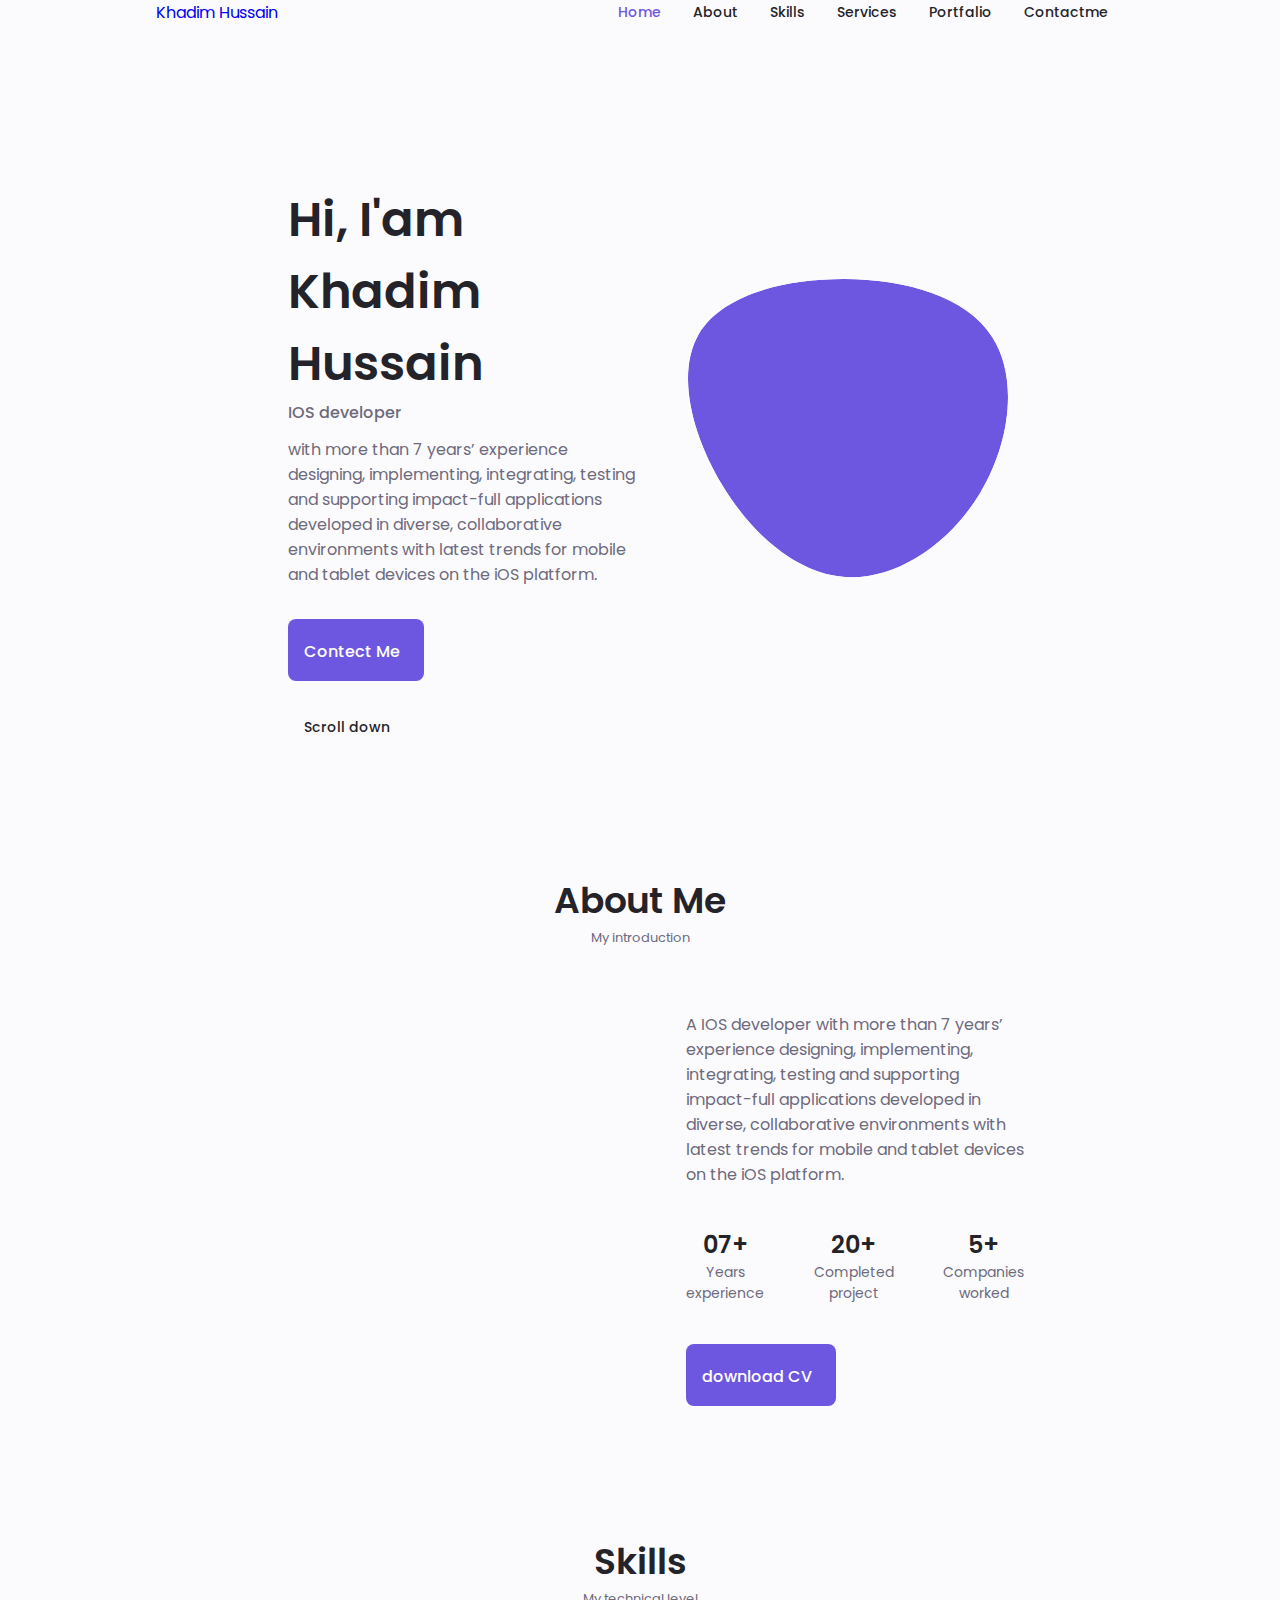
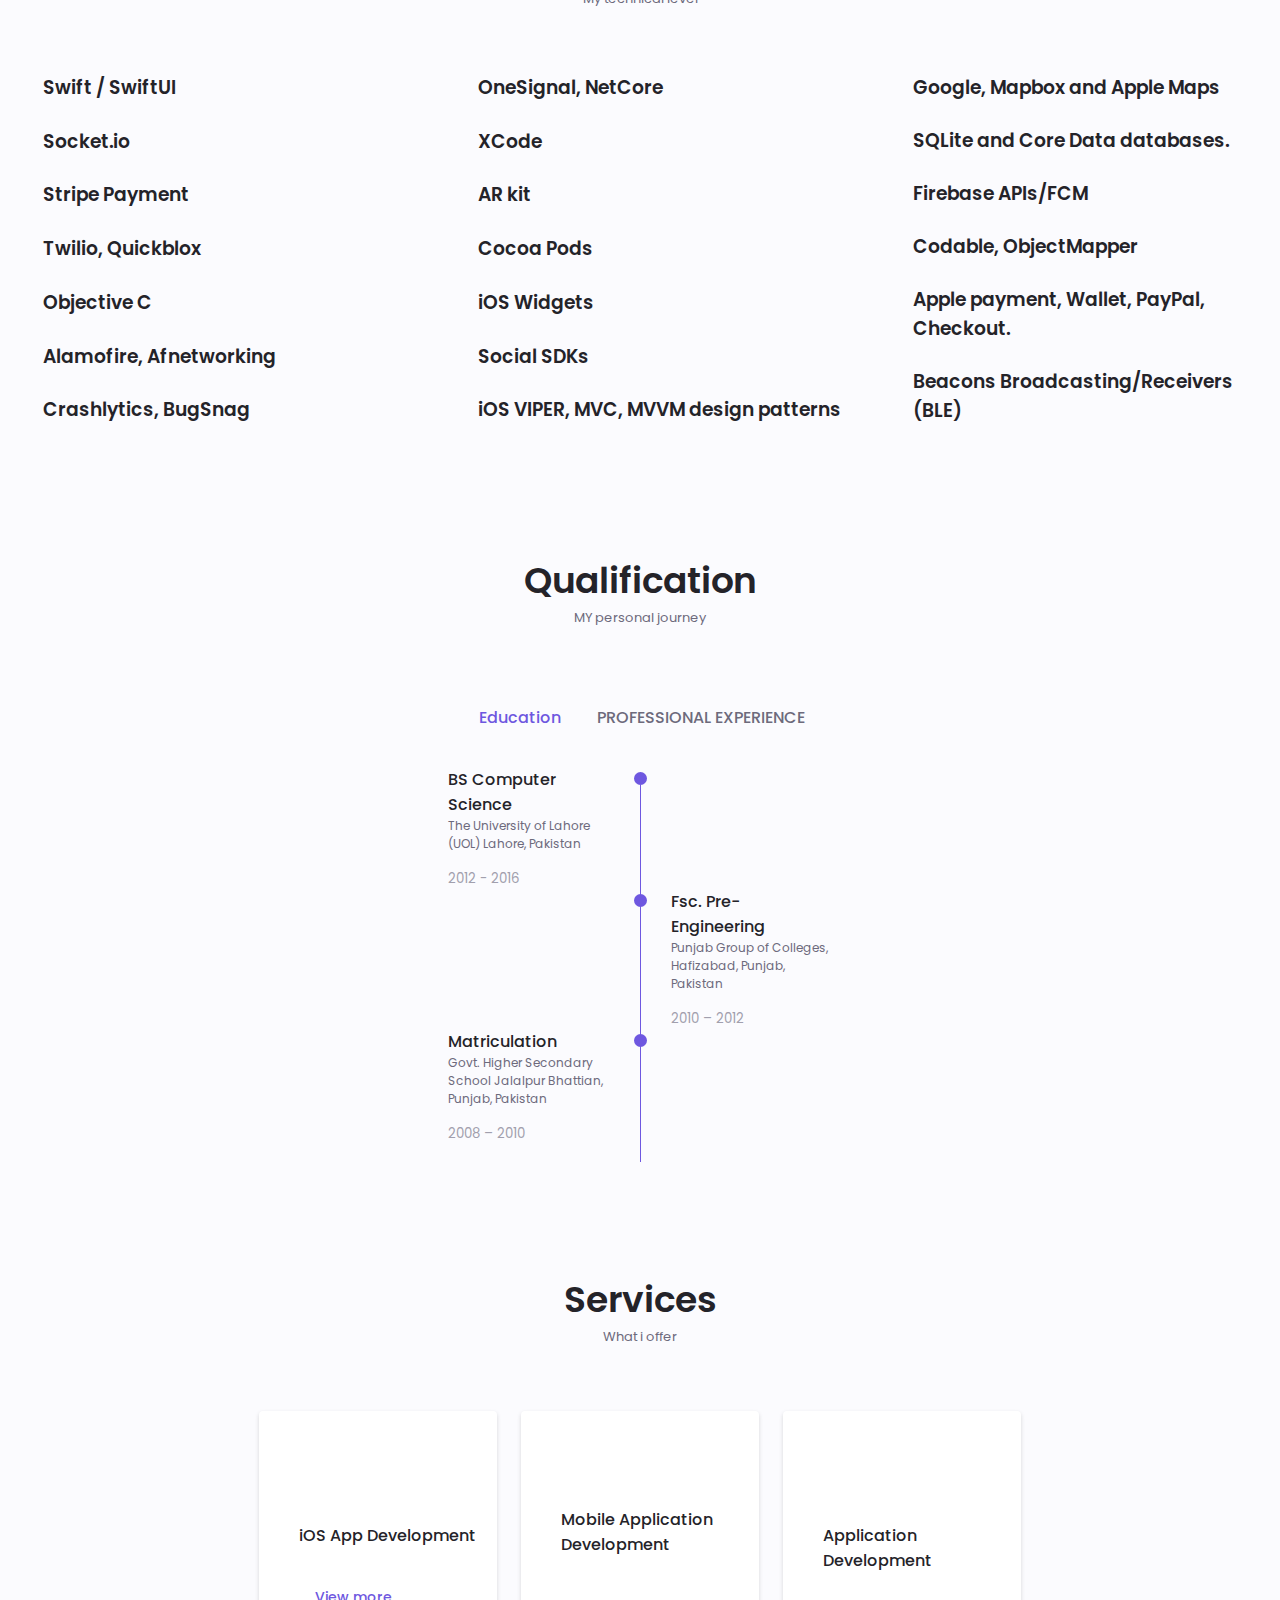
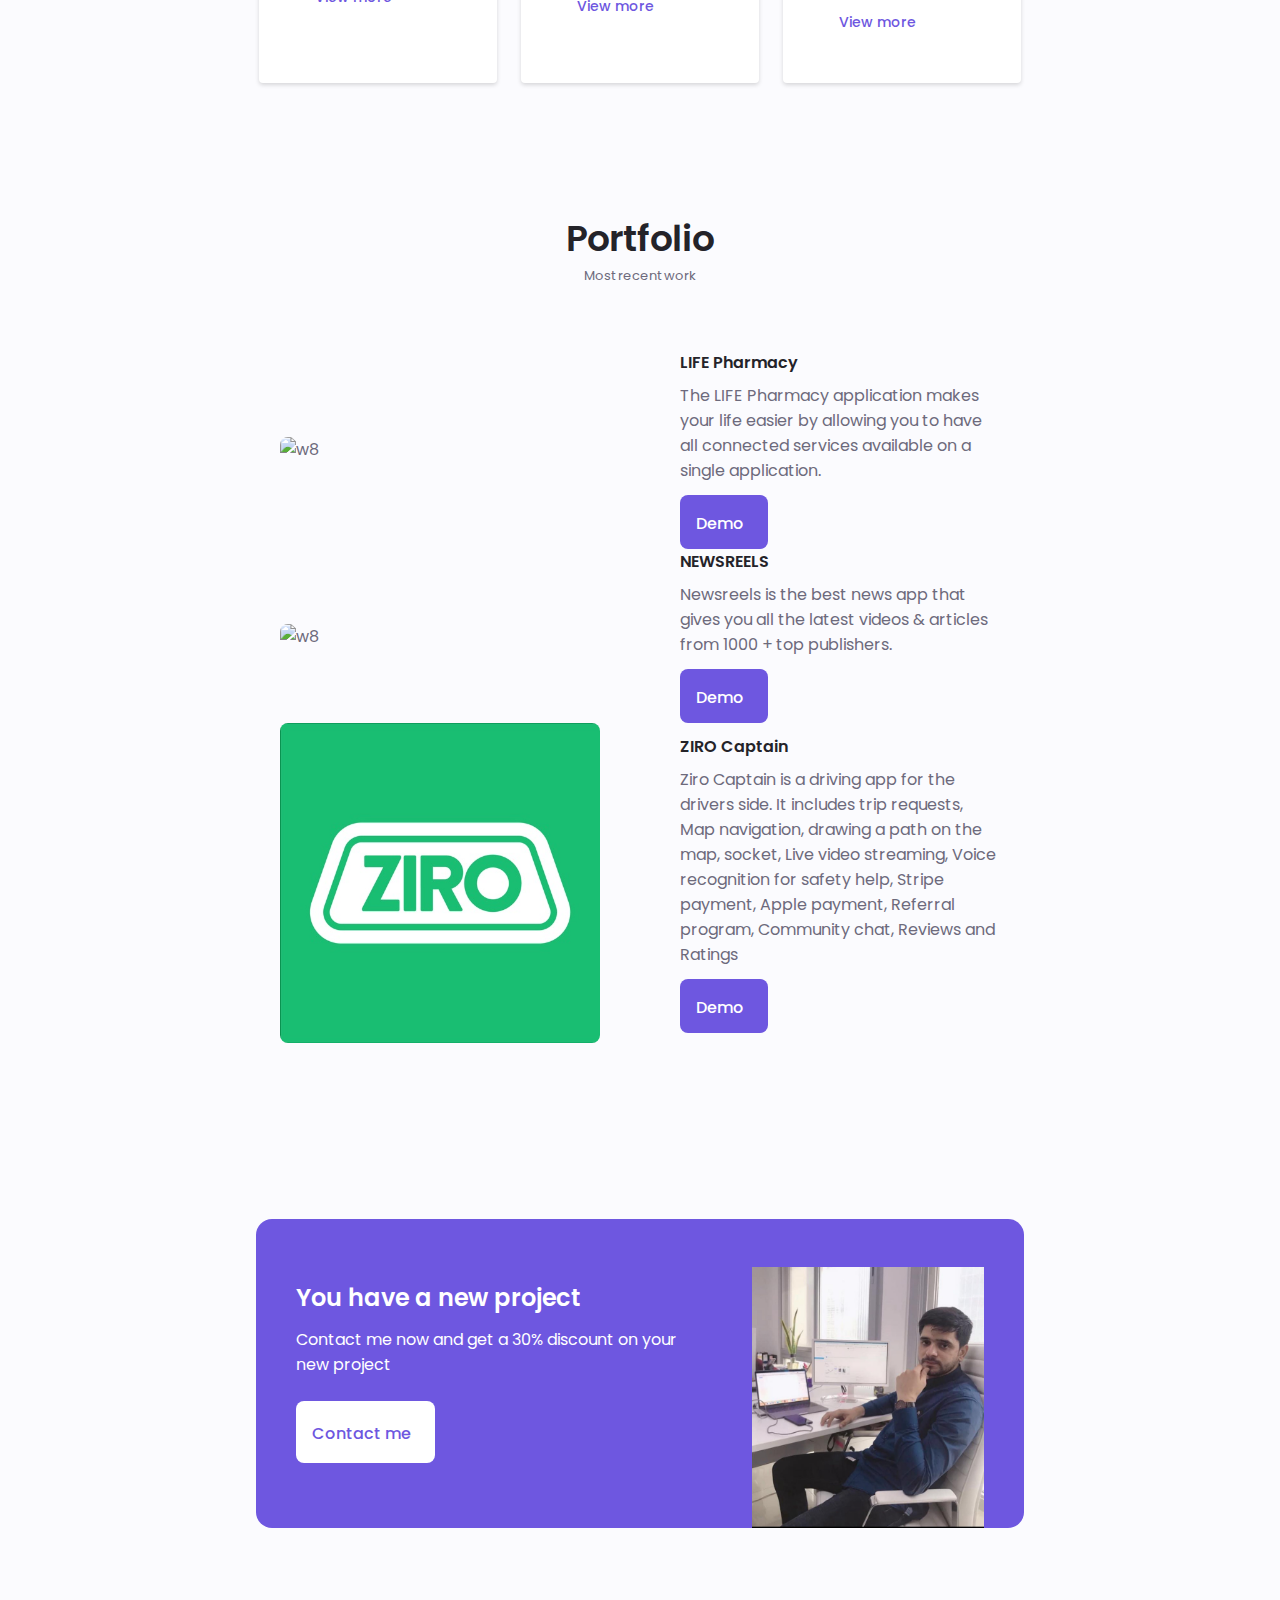
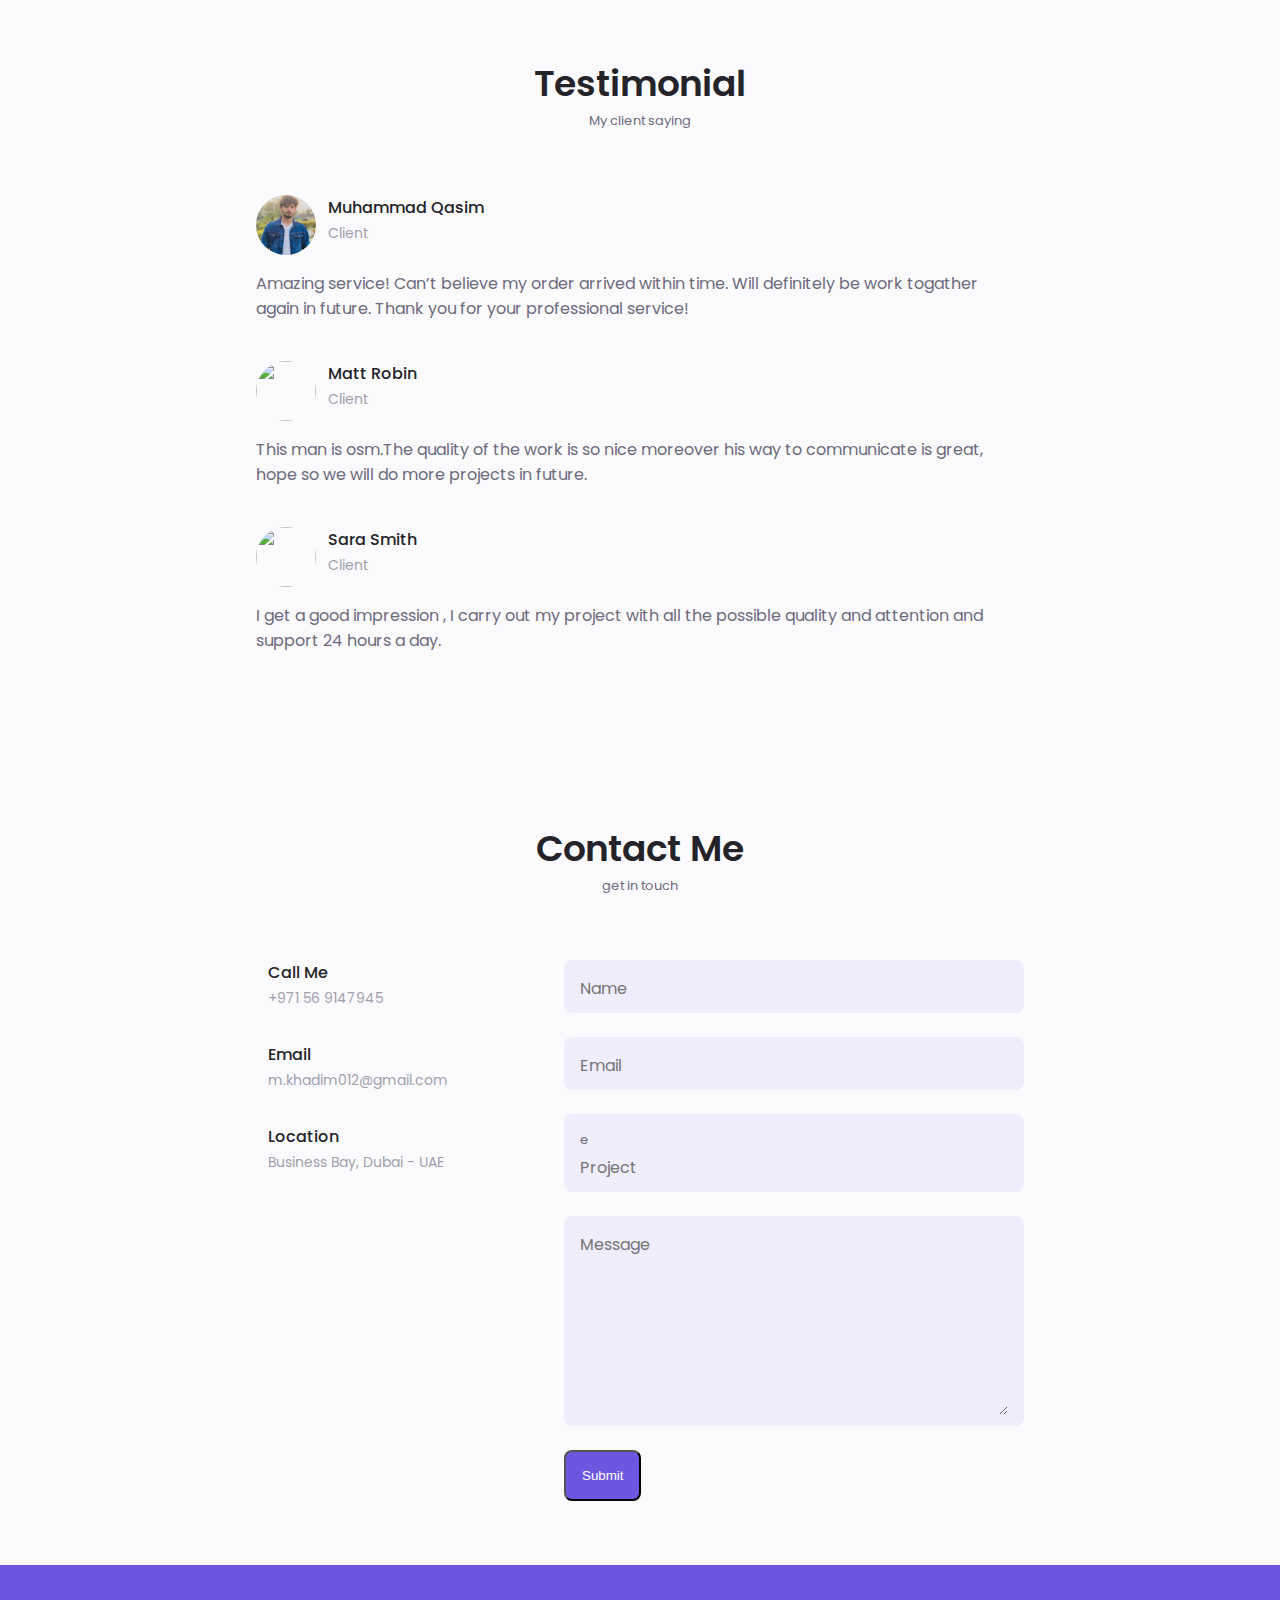
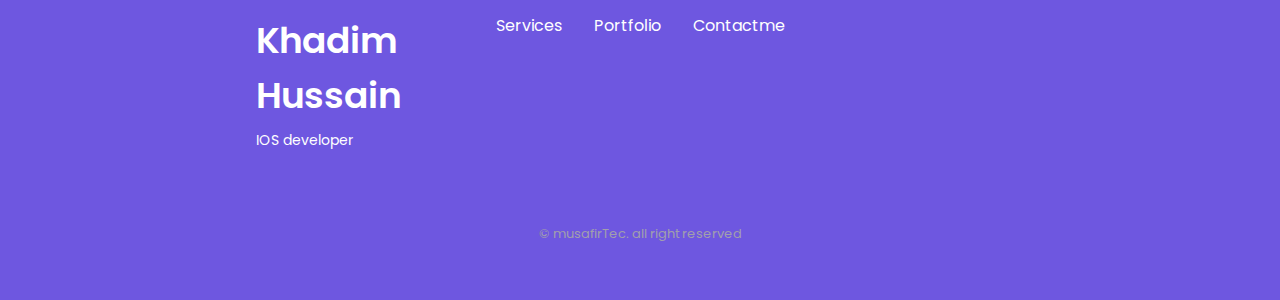
==== khadim's portfolio/index.html @ 25f4e5af "done" ====
<!DOCTYPE html>
<html lang="en">
<head>
    <meta charset="UTF-8">
    <meta name="viewport" content="width=device-width, initial-scale=1.0">
   <!-- UNICONS -->
   <link rel="stylesheet" href="https://unicons.iconscout.com/release/v4.0.8/css/line.css">

   <!-- SWIPER CSS -->
<link rel="stylesheet" href="assets/css/swiper-bundle.min.css.css">

   <link rel="stylesheet" href="">

<title>portfolio</title>
   <!-- CSS  -->
   <link rel="stylesheet" href="./assets/css/index.css">

    <title>Responsive portfalio website</title>
</head>


    <!-- FOOTER -->
<body>

    <!-- HEADER -->
<header class="header" id="header">
    <nav class="nav container">
        <a href="#" class="nev__logo">Khadim Hussain </a>
        <div class="nav__menu" id="nav-menu">
            <ul class="nav__list grid">

                <li class="nav__item">
                    <a href="#home" class="nav__link active-link">
                        <i class="uil uil-estate nav__icon"></i>Home
                    </a>
                </li>
                <li class="nav__item">
                    <a href="#about" class="nav__link">
                        <i class="uil uil-user nav__icon"></i>About
                        
                    </a>
                </li>

                <li class="nav__item">
                    <a href="#skills" class="nav__link">
                        <i class="uil uil-file-alt nav__icon"></i>Skills
                    </a>
                </li>

                <li class="nav__item">
                    <a href="#services" class="nav__link">
                        <i class="uil uil-briefcase-alt nav__icon"></i>Services
                    </a>
                </li>

                <li class="nav__item">
                    <a href="#Portfolio" class="nav__link">
                        <i class="uil uil-scenery nav__icon"></i>Portfalio
                        
                    </a>
                </li>
                <li class="nav__item">
                    <a href="#contact" class="nav__link">
                        <i class="uil uil-message nav__icon"></i>Contactme
                         </a>
                </li>
</ul>
<i class="uil uil-times nav__close" id="nav-close"></i>
        </div>
       
        <div class="nav__btns">
<!-- 
           Theme change button  -->
           <i class="uil uil-moon change-theme" id="theme-button"></i>

            <div class="nav__toggle" id="nav-toggle">
                <i class="uil uil-apps"></i>
            </div>
        </div>
    </nav>

</header>

    <!-- MAIN -->
    
    <main class="main">

   
  

    <!-- home -->
<section class="home section" id="home">
    <div class="home__container container grid">
        <div class="home__content grid">
            <div class="home__social">
                <a href="https://www.linkedin.com/in/khadim-hussain-%EF%A3%BF-82386685/"target="_blank" class="home__social-icon">
                    <i class="uil uil-linkedin-alt"></i>

                </a>
                <a href="https://dribbble.com/" target="_blank" class="home__social-icon">
                    <i class="uil uil-dribbble"></i>
                    
                </a>
                <a href="https://github.com/" target="_blank" class="home__social-icon">
                    <i class="uil uil-github-alt"></i>
                </a>
            </div>

            <div class="home__img">
                <svg class="home__blob" viewBox="0 0 200 187" xmlns="http://www.w3.org/2000/svg" xmlns:xlink="http://www.w3.org/1999/xlink">
                    <mask id="mask0" mask-type="alpha">
                        <path d="M190.312 36.4879C206.582 62.1187 201.309 102.826 182.328 134.186C163.346 165.547 
                        130.807 187.559 100.226 186.353C69.6454 185.297 41.0228 161.023 21.7403 129.362C2.45775 
                        97.8511 -7.48481 59.1033 6.67581 34.5279C20.9871 10.1032 59.7028 -0.149132 97.9666 
                        0.00163737C136.23 0.303176 174.193 10.857 190.312 36.4879Z"/>
                    </mask>
                    <g mask="url(#mask0)">
                        <path d="M190.312 36.4879C206.582 62.1187 201.309 102.826 182.328 134.186C163.346 
                        165.547 130.807 187.559 100.226 186.353C69.6454 185.297 41.0228 161.023 21.7403 
                        129.362C2.45775 97.8511 -7.48481 59.1033 6.67581 34.5279C20.9871 10.1032 59.7028 
                        -0.149132 97.9666 0.00163737C136.23 0.303176 174.193 10.857 190.312 36.4879Z"/>
                        <image class="home__blob-img" x='12'y='14' xlink:href="assets/images/khadim1.png"/>
                    </g>
                </svg>
                
            </div>
            <div class="home__data">
                <h1 class="home__title">Hi, I'am Khadim Hussain
                </h1>
                <h3 class="home__subtitle">IOS developer</h3>
                <p class="home__description">
                   with more than 7 years’ experience designing, implementing, integrating, testing and 
supporting impact-full applications developed in diverse, collaborative environments with latest trends for mobile 
and tablet devices on the iOS platform.

                </p>
                <a href="#contact" class="button button--flex">
                   Contect Me <i class="uil uil-message button__icon"></i>
                </a>
            </div>
        </div>
        <div class="home__scroll">
            <a href="#about" class="home__scroll-button button--flex">
                <i class="uil uil-mouse-alt home__scroll-mouse"></i>
                <span class="home__scroll-name">Scroll down</span>
                <i class="uil uil-arrow-down home__scroll-arrow"></i>
            </a>
        </div>
    </div>
</section>

    <!-- about -->

    <section class="about section" id="about">
        <h2 class="section__title">About Me</h2>
        <span class="section__subtitle">My introduction</span>
        <div class="about__container container grid">
            <img src="assets/images/about-khadim.jpg" alt="" class="about__img">
            <div class="about__data">
                <p class="about__description">A IOS developer with  more than 7 years’ experience designing, implementing, integrating, testing and 
                    supporting impact-full applications developed in diverse, collaborative environments with latest trends for mobile 
                    and tablet devices on the iOS platform.
                    </p>
           <div class="about__info">
           

           <div>
                 <span class="about__info-title">07+</span>
                 <span class="about__info-name">Years <br> experience</span>
           </div>
           <div>
            <span class="about__info-title">20+</span>
            <span class="about__info-name">Completed <br> project</span>
           </div>

           <div>
            <span class="about__info-title">5+</span>
            <span class="about__info-name">Companies <br> worked</span>
           </div>
           </div>
          <div class="about__buttons">
            <a download="" href="assets/pdf/KhadimHussainResume.pdf" class="button button--flex">
                download CV<i class="uil uil-download-alt button__icon"></i>
            </a>
          </div>
           </div>
        </div>

    </section>

    <!-- skills -->
    <section class="skills section" id="skills">
        <h2 class="section__title">Skills</h2>
        <span class="section__subtitle">My technical level</span>
        
        <div class="skills__container grid">
            
                <!------------------------------------------ skill  1 ------------------------------------------------------------>
                
              
            
            <div class="skills__list grid">
                <div class="skills__data">
                    <div class="skills__title">
                        <h3 class="skills__name">Swift / SwiftUI</h3>

                    </div>
                    
                </div>
                

                <div class="skills__data">
                    <div class="skills__title">
                        <h3 class="skills__name">Socket.io</h3>

                    </div>
                    
                </div>

               

                <div class="skills__data">
                    <div class="skills__title">
                        <h3 class="skills__name">Stripe Payment</h3>

                    </div>
                    
                </div>
                <div class="skills__data">
                    <div class="skills__title">
                        <h3 class="skills__name">Twilio, Quickblox</h3>

                    </div>
                    
                </div>
                <div class="skills__data">
                    <div class="skills__title">
                        <h3 class="skills__name"> Objective C </h3>

                    </div>
                    
                </div>
                <div class="skills__data">
                    <div class="skills__title">
                        <h3 class="skills__name"> Alamofire, Afnetworking</h3>

                    </div>
                    
                </div>
                <div class="skills__data">
                    <div class="skills__title">
                        <h3 class="skills__name">Crashlytics, BugSnag</h3>

                    </div>
                    
                </div>
            </div>

             <!-- -------------------------------------------skill  2 --------------------------------------------------------->
             
        <div class="skills__list grid">
            <div class="skills__data">
                <div class="skills__title">
                    <h3 class="skills__name">OneSignal, NetCore </h3>

                </div>
                
            </div>
            

            

            <div class="skills__data">
                <div class="skills__title">
                    <h3 class="skills__name"> XCode </h3>
                

                </div>
                
            </div>

            <div class="skills__data">
                <div class="skills__title">
                    <h3 class="skills__name">AR kit</h3>

                </div>
                
            </div>
            <div class="skills__data">
                <div class="skills__title">
                    <h3 class="skills__name">Cocoa Pods </h3>

                </div>
                
            </div>
            <div class="skills__data">
                <div class="skills__title">
                    <h3 class="skills__name">  iOS Widgets </h3>

                </div>
                
            </div>
            <div class="skills__data">
                <div class="skills__title">
                    <h3 class="skills__name"> Social SDKs</h3>

                </div>
                
            </div>
            <div class="skills__data">
                <div class="skills__title">
                    <h3 class="skills__name">iOS VIPER, MVC, MVVM design patterns </h3>

                </div>
                
            </div>
        </div>
    
        
        <div>
                  <!---------------------------------------------------- skill  3 ------------------------------------------------>
                 
                  
                  <div class="skills__list grid">
                    <div class="skills__data">
                        <div class="skills__title">
                            <h3 class="skills__name">Google, Mapbox and Apple Maps </h3>
        
                        </div>
                        
                    </div>
                    
        
                    <div class="skills__data">
                        <div class="skills__title">
                            <h3 class="skills__name"> SQLite and Core Data databases. </h3>
        
                        </div>
                        
                    </div>
                    <div class="skills__data">
                        <div class="skills__title">
                            <h3 class="skills__name">Firebase APIs/FCM</h3>
                        
    
                        </div>
                        
                    </div>
                    <div class="skills__data">
                        <div class="skills__title">
                            <h3 class="skills__name"> Codable, ObjectMapper </h3>
        
                        </div>
                        
                    </div>
        
                    <div class="skills__data">
                        <div class="skills__title">
                            <h3 class="skills__name">  Apple payment, Wallet, PayPal, Checkout. </h3>
                        
        
                        </div>
                        
                    </div>
        
                    <div class="skills__data">
                        <div class="skills__title">
                            <h3 class="skills__name"> Beacons Broadcasting/Receivers (BLE) </h3>
        
                        </div>
                        
                    </div>
                   
                   
                    </div>
                </div>
        
        </div>
        </div>
    </section>

    <!-- -----------------------------qualification --------------------------------------------------------------------->


    <section class="qualification section">
        <h2 class="section__title">Qualification</h2>
        <span class="section__subtitle">MY personal journey</span>
<div class="qualification__container container">
    <div class="qualification__tabs">
        <div class="qualification__button button--flex qualification__active" data-target='#education' >
            <i class="uil uil-graduation-cap qualification__icon"></i>
            Education
        </div>

        <div class="qualification__button button--flex " data-target="#work">
            <i class="uil uil-briefcase-alt qualification__icon"></i>
            PROFESSIONAL EXPERIENCE
          
        </div>
    </div>

    <div class="qualification__sections">
        <!-- qualification content 1-->
        

        <div class="qualification__content qualification__active" data-content id="education">
            <!-- --------------------------------qualification 1 ------------------------------------------------------------------------------->
            <div class="qualification__data">

 
          <div>
            <h3 class="qualification__title"> BS Computer Science</h3>
            <span class="qualification__subtitle">The University of Lahore (UOL) Lahore, Pakistan </span>
            <div class="qualification__calendar">
                <i class="uil uil-calendar-alt"></i>
                2012 - 2016   
            </div>
        </div>
<div>
    <span class="qualification__rounder"></span>
    <span class="qualification__line"></span>
</div>
            </div>
  


      <!------------------------------------------------ qualification 2------------------------------------------>
      <div class="qualification__data">
<div></div>

<div>
  <span class="qualification__rounder"></span>
  <span class="qualification__line"></span>
</div>
 
        <div>
          <h3 class="qualification__title">Fsc. Pre-Engineering</h3>
          <span class="qualification__subtitle">Punjab Group of Colleges, Hafizabad, Punjab, Pakistan </span>
          <div class="qualification__calendar">
              <i class="uil uil-calendar-alt"></i>
              2010 – 2012  
          </div>
      </div>
      </div>

  



    <!-- qualification 3-->
    <div class="qualification__data">

 
        <div>
          <h3 class="qualification__title">Matriculation </h3>
          <span class="qualification__subtitle">Govt. Higher Secondary School Jalalpur Bhattian, Punjab, Pakistan   </span>
          <div class="qualification__calendar">
              <i class="uil uil-calendar-alt"></i>
              2008 – 2010
          </div>
      </div>
<div>
  <span class="qualification__rounder"></span>
  <span class="qualification__line"></span>
  
</div>
  </div>
  </div>

</div>  


 <!------------------------------- qualification PROFESSIONAL EXPERIENCE----------------------------------------->
        

 <div class="qualification__content" data-content id="work">
    <!-- --------------------------qualification PROFESSIONAL EXPERIENCE 1 -->
    <div class="qualification__data">


  <div>
    <h3 class="qualification__title">Life Pharmacy (Management Office)</h3>
    <span class="qualification__subtitle">Business Bay - Dubai, UAE. </span>
    <div class="qualification__calendar">
        <i class="uil uil-calendar-alt"></i>
        NOV 2021 ---- PRESENT 
    </div>
</div>
<div>
<span class="qualification__rounder"></span>
<span class="qualification__line"></span>
</div>
    </div>



<!-- --------------------------qualification PROFESSIONAL EXPERIENCE 2-->
<div class="qualification__data">
<div></div>

<div>
<span class="qualification__rounder"></span>
<span class="qualification__line"></span>
</div>

<div>
  <h3 class="qualification__title">ZIRO </h3>
  <span class="qualification__subtitle">Business Bay - Dubai, UAE Office/Head Office in USA San francisco</span>
  <div class="qualification__calendar">
      <i class="uil uil-calendar-alt"></i>
      October 2018 - November 2021
  </div>
</div>
</div>





<!-- ---------------------------------qualification PROFESSIONAL EXPERIENCE 3-->
<div class="qualification__data">


<div>
  <h3 class="qualification__title">Soloinsight Inc</h3>
  <span class="qualification__subtitle">Lahore Office/Head Office in USA CHICAGO</span>
  <div class="qualification__calendar">
      <i class="uil uil-calendar-alt"></i>
      September 2016 – October 2018 
  </div>
</div>
<div>
<span class="qualification__rounder"></span>
 <span class="qualification__line"></span> 
</div>
</div>

<!---------------------------------------- qualification PROFESSIONAL EXPERIENCE 4-->
<div class="qualification__data">
    <div></div>
    
    <div>
    <span class="qualification__rounder"></span>
    <span class="qualification__line"></span>
    </div>
    
    <div>
      <h3 class="qualification__title">Brand Impact – Silicon Oasis </h3>
      <span class="qualification__subtitle">Dubai – UAE.</span>
      <div class="qualification__calendar">
          <i class="uil uil-calendar-alt"></i>
          November  2019 – November  2020(Remotely)
      </div>
    </div>
    </div>
<!---------------------------------------- qualification PROFESSIONAL EXPERIENCE 5-->

    <div class="qualification__data">


        <div>
          <h3 class="qualification__title">Buggz</h3>
          <span class="qualification__subtitle"> Lahore – Pakistan   </span>
          <div class="qualification__calendar">
              <i class="uil uil-calendar-alt"></i>
              June  2017 – September  2018(Remotely)
          </div>
      </div>
      <div>
      <span class="qualification__rounder"></span>
      <span class="qualification__line"></span>
      </div>
          </div>

</div>  
    </div>
</div>
    </section>

<!-- services -->

<section class="services section" id="services">
    <h2 class="section__title">Services</h2>
    <sapn class="section__subtitle">What i offer </sapn>


    <div class="services__container container grid">

        <!-- SERVICE 1 -->
        <div class="services__content">
            <div>
                <i class="uil uil-web-grid services__icon"></i>
                <h3 class="services__title">iOS App Development</h3>
            </div>

            <span class="button button--flex butto--small button--link services__button">
                View more
                <i class="uil uil-arrow-right button__icon"></i>
            </span>

            <div class="services__modal">
                <div class="services__modal-content">
                    
                    <i class="uil uil-times services__modal-close"></i>


                    <ul class="services__modal-services grid">
                        <li class="services__modal-service">
                            <i class="uil uil-check-circle services__modal-icon"></i>
                            <p> I offer iOS app development which  bvinvolves designing, coding, and building applications specifically for Apple's iOS operating system, which powers iPhones, iPads, and iPod Touch devices..</p>
                        </li>

                        
                        
                    </ul>
                </div>
            </div>
        </div>


         <!-- SERVICE 2 -->
         <div class="services__content">
            <div>
                <i class="uil uil-arrow services_icon"></i></i>
                <h3 class="services__title">Mobile Application Development</h3>
            </div>

            <span class="button button--flex butto--small button--link services__button">
                View more
                <i class="uil uil-arrow-right button__icon"></i>
            </span>

            <div class="services__modal">
                <div class="services__modal-content">
                   
                    <i class="uil uil-times services__modal-close"></i>


                    <ul class="services__modal-services grid">
                        <li class="services__modal-service">
                            <i class="uil uil-check-circle services__modal-icon"></i>
                            <p>Developing prototypes and wireframes to visualize app concepts, user flows, and interactions before starting the full development process. This helps in refining ideas and gathering feedback early in the design phase.e</p>
                        </li>

                    </ul>
                </div>
            </div>
        </div>

         <!-- SERVICE 3-->
         <div class="services__content">
            <div>
                <i class="uil uil-pen services__icon"></i>
                <h3 class="services__title">Application Development</h3>
            </div>

            <span class="button button--flex butto--small button--link services__button">
                View more
                <i class="uil uil-arrow-right button__icon"></i>
            </span>

            <div class="services__modal">
                <div class="services__modal-content">
                    
                    <i class="uil uil-times services__modal-close"></i>


                    <ul class="services__modal-services grid">
                        <li class="services__modal-service">
                            <i class="uil uil-check-circle services__modal-icon"></i>
                            <p>Providing ongoing maintenance and support services to ensure the smooth functioning of iOS applications post-launch. This involves monitoring performance, addressing user feedback, implementing updates, and resolving any issues that arise.</p>
                        </li>

                        
                    </ul>
                </div>
            </div>
        </div>
    </div>
</section>

<!--/*==================== PORTFOLIO ====================*/-->

<section class="portfolio section" id="Portfolio">
    <h2 class="section__title">Portfolio</h2>
    <span class="section__subtitle">Most recent work</span>
    <div class="portfolio__container container swiper-container">
        <div class="swiper-wrapper">
            
<!--/*==================== PORTFOLIO 1====================*/-->

<div class="portfolio__content grid swiper-slide">
    <img src="assets/images/life pharmacy.webp" alt="w8 " class="portfolio__img" >

    <div class="portfolio__data">
        <h3 class="portfolio__title">LIFE Pharmacy</h3>
        <p class="portfolio__description"> The LIFE Pharmacy application makes your life easier by allowing you to have all connected services available on a single application. </p>
    <a href=" https://apps.apple.com/us/app/life-pharmacy//id1450835575 " class="button button--flex button--small portfolio__button">
Demo
<i class="uil uil-arrow-right button__icon"></i>
</a>
    </div>
</div>

<!--/*==================== PORTFOLIO 2====================*/-->

<div class="portfolio__content grid swiper-slide">
    <img src="assets/images/news-reel.webp" alt="w8" class="portfolio__img">

    <div class="portfolio__data">
        <h3 class="portfolio__title">NEWSREELS</h3>
        <p class="portfolio__description"> Newsreels is the best news app that gives you all the latest videos & articles from 1000 + top publishers.</p>
    <a href="https://apps.apple.com/us/app/newsreels-discover-top-news/id1540932937  
    " class="button button--flex button--small portfolio__button">
Demo
<i class="uil uil-arrow-right button__icon"></i>
</a>
    </div>
</div>


<!--/*==================== PORTFOLIO 3===================*/-->

<div class="portfolio__content grid swiper-slide">
    <img src="assets/images/ziro.jpg" alt="w8" class="portfolio__img" >

    <div class="portfolio__data">
        <h3 class="portfolio__title">ZIRO Captain</h3>
        <p class="portfolio__description">Ziro Captain is a driving app for the drivers side. It includes trip requests, Map navigation, drawing a path on the 
map, socket, Live video streaming, Voice recognition for safety help, Stripe payment, Apple payment, Referral 
program, Community chat, Reviews and Ratings</p>
    <a href="https://appadvice.com/app/ziro-captain/1459525297
    " class="button button--flex button--small portfolio__button">
Demo
<i class="uil uil-arrow-right button__icon"></i>
</a>
    </div>
</div>


        </div>

        
  <!-- If we need navigation buttons -->
         
             <div class="swiper-button-next">

                <i class="uil uil-angle-right-b swiper-portfolio-icon"></i>
             </div>
             <div class="swiper-button-prev">
                <i class="uil uil-angle-left-b swiper-portfolio-icon"></i>
             </div>
             
  <!-- If we need scrollbar -->
               <div class="swiper-pagination"></div>
    </div>
</section>


<!--/*==================== PROJECT IN MIND ====================*/-->

<section class="project section">
    <div class="project__bg">
        <div class="project__container container grid">
            <div class="project__data">
                <h2 class="project__title">
                    You have a new project 
                </h2>
                <p class="project__description">Contact me now and get a 30% discount on your new project</p>
               
               
               
     <a href="#contact" class="button button--flex button--white">
                    Contact me
                    <i class="uil uil-message project__icon button__icon"></i>
                </a>

            </div>
            <img src="assets/images/have-idea.jpg" alt="" class="project__img">
        </div>
    </div>
</section>
<!--/*==================== TESTIMONIAL ====================*/-->
<section class="testimonial section">
    <h2 class="section__title">
        Testimonial
    </h2>
    <span class="section__subtitle">My client saying </span>
    <div class="testimonial__container container swiper-container">
        <div class="swiper-wrapper">
            <!--/*==================== TESTIMONIAL  1 ====================*/-->
            <div class="testimonial__content swiper-slide">
                <div class="testimonial__data">
                    <div class="testimonial__header">
                        <img src="assets/images/testnomial-1.jpg" alt="" class="testimonial__img">

                        <div>
                           <h3 class="testimonial__name">Muhammad Qasim</h3>
                           <span class="testimonial__client">Client</span>


                        </div>
                    </div>

                    <div>
                        <i class="uil uil-star testimonial__icon-star"></i>
                        <i class="uil uil-star testimonial__icon-star"></i>
                        <i class="uil uil-star testimonial__icon-star"></i>
                        <i class="uil uil-star testimonial__icon-star"></i>
                        <i class="uil uil-star testimonial__icon-star"></i>
                    </div>
                </div>

                <p class="testimonial__description">
                    Amazing service! Can’t believe my order arrived within time. Will definitely be work togather again in future. Thank you for your professional service!
                </p>
            </div>

             <!--/*==================== TESTIMONIAL  2 ====================*/-->
             <div class="testimonial__content swiper-slide">
                <div class="testimonial__data">
                    <div class="testimonial__header">
                        <img src="assets/images/client2.jpeg" alt="" class="testimonial__img">

                        <div>
                           <h3 class="testimonial__name">Matt Robin</h3>
                           <span class="testimonial__client">Client</span>


                        </div>
                    </div>

                    <div>
                        <i class="uil uil-star testimonial__icon-star"></i>
                        <i class="uil uil-star testimonial__icon-star"></i>
                        <i class="uil uil-star testimonial__icon-star"></i>
                        <i class="uil uil-star testimonial__icon-star"></i>
                        <i class="uil uil-star testimonial__icon-star"></i>
                    </div>
                </div>

                <p class="testimonial__description">
                    This man is osm.The quality of the work is so nice moreover his way to communicate is great, hope so we will do more projects in future.
                </p>
            </div>

             <!--/*==================== TESTIMONIAL  3 ====================*/-->
             <div class="testimonial__content swiper-slide">
                <div class="testimonial__data">
                    <div class="testimonial__header">
                        <img src="assets/images/client3.jpg" alt="" class="testimonial__img">

                        <div>
                           <h3 class="testimonial__name">Sara Smith</h3>
                           <span class="testimonial__client">Client</span>


                        </div>
                    </div>

                    <div>
                        <i class="uil uil-star testimonial__icon-star"></i>
                        <i class="uil uil-star testimonial__icon-star"></i>
                        <i class="uil uil-star testimonial__icon-star"></i>
                        <i class="uil uil-star testimonial__icon-star"></i>
                        <i class="uil uil-star testimonial__icon-star"></i>
                    </div>
                </div>

                <p class="testimonial__description">
                    I get a good impression , I carry out my project with all the possible quality and attention and support 24 hours a day.
                </p>
            </div>
        </div>

          <!-- If we need pagination -->
  <div class="swiper-pagination swiper-pagination-testimonial"></div>
    </div>
</section>

<!--/*==================== CONTACT ME ====================*/-->

<section class="contact section" id="contact">
    <h2 class="section__title">Contact Me</h2>
    <span class="section__subtitle">get in touch</span>
    <div class="contact__container container grid">
        <div>
            

    <div class="contact__information">
        <i class="uil uil-phone contact__icon"></i>
    <div>
    <h3 class="contact__title">Call Me</h3>
    <span class="contact__subtitle" >+971 56 9147945</span>
</div>
</div> 

<div class="contact__information">
    <i class="uil uil-envelope  contact__icon"></i>
<div>
<h3 class="contact__title">Email</h3>
<span class="contact__subtitle">m.khadim012@gmail.com</span>
</div>
</div>  

<div class="contact__information">
    <i class="uil uil-map-marker contact__icon"></i>
<div>
<h3 class="contact__title">Location</h3>
<span class="contact__subtitle"> Business Bay, Dubai - UAE</span>
</div>
</div>  


</div>

<form action="connect.php" method="post"  class="contact__form grid">

    <div class="contact__inputs grid">
       <div class="contact__content">
        <lable class="contact__lable" >
            
        </lable>
        <input type="text" name="firstName" id="firstName" class="contact__input" placeholder="Name">

       </div></div>

       <div class="contact__content">
        <lable class="contact__lable">
            
        </lable>
        <input type="email" name="Email" class="contact__input" placeholder="Email">

       </div>

       <div class="contact__content">
        <lable class="contact__lable">
       e
        </lable>
        <input type="text" name="Project" class="contact__input" placeholder="Project">

       </div>

       <div class="contact__content">
        <lable class="contact__lable">
           
        </lable>
       <textarea name="Message" id="" cols="30" rows="7" class="contact__input" placeholder="Message"></textarea>

       </div>

       <div>
<input type="submit" class="button buttton--flex" placeholder="Send Message">
     
    <i class="uil uil-message button__icon"></i>

         

</div>
    


</form>

</div>
</section>
</main>
<footer class="footer">
    <div class="footer__bg">
        <div class="footer__container container grid">
            <div>
                <h1 class="footer__title">Khadim Hussain </h1>
                <span class="footer__subtitle">IOS developer</span>
            </div>
            <ul class="footer__links">
                <li>
                    <a href="#services" class="footer__link">Services</a>
                </li>

                <li>
                    <a href="#Portfolio" class="footer__link">Portfolio</a>
                </li>

                <li>
                    <a href="#Contact" class="footer__link">Contactme</a>
                </li>
            </ul>

            <div class="footer__socials">
                <a href="https://www.facebook.com/khadim.hussain.756859" target="_blank" class="footer__social">
                    <i class="uil uil-facebook-f"></i>
                    
                </a>

                <a href="https://www.instagram.com/" target="_blank" class="footer__social">
                    <i class="uil uil-instagram"></i>
                    
                </a>

                <a href="https://twitter.com/" target="_blank" class="footer__social">
                    <i class="uil uil-twitter-alt"></i>
                    
                </a>
            </div>
        </div>

        <p class="footer__copy">&#169; musafirTec. all right reserved </p>
    </div>
</footer>


   <!-- SCROOL TOP -->
   <a href="#" class="scrollup" id="scroll-up">
    <i class="uil uil-arrow-up scrollup__icon"></i>
</a>
 
    <!-- SWIPER JS -->
    <script src="assets/js/swiper-bundle.min.js"></script>

    <!-- main js -->
    <script src="assets/js/main.js"></script>
</body>
</html>
---- khadim's portfolio/assets/css/index.css ----
/* GOOGLE FONTS */
@import url('https://fonts.googleapis.com/css2?family=Poppins&family=Roboto:wght@400;500;700&family=Space+Grotesk:wght@400;500;600&display=swap');
/* VARIABLE CSS */

:root{
    --header-height: 3rem;

    /* colors */
    /* change fav color */
      --hue-color: 250;  /* purple 250 green 142  blue 230  pink 340 */

      /* hsl color mode */
      --first-color: hsl(var(--hue-color),69%, 61%);
      --first-color-secound:hsl(var(--hue-color),69%, 61%) ;
      --first-color-alt: hsl(var(--hue-color), 57%, 53%);
      --first-color-lighter:hsl(var(--hue-color),92%, 85%) ;
      --title-color: hsl(var(--hue-color),8%, 15%) ;
      --text-color:hsl(var(--hue-color),8%, 45%) ;
      --text-color-light:hsl(var(--hue-color),8%, 65%) ;
      --input-color:hsl(var(--hue-color),70%, 96%) ;
      --body-color: hsl(var(--hue-color),60%, 99%);
      --container-color: #FFF ;
      --scroll-bar-color: hsl(var(--hue-color), 12%, 90%);
      --scroll-thumb-color: hsl(var(--hue-color), 12%, 80%);


/* font and typogryphy */
--body-font: 'Poppins', sans-serif;

/* .5rem=8px, 1rem=16px, 1.5rem=24px.... */
--big-font-size: 2rem;
--h1-font-size: 1.5rem;
--h2-font-size: 1.25rem;
--h3-font-size: 1.125rem;
--normal-font-size: .938rem;
--small-font-size: .813rem ;
--snaller-font-size: .75rem ;

/* font weight */
--font-medium: 500 ;
--font-semi-bold: 600;

/* margenes bottom */
/* .25rem=4px .5rem = 8px .75rem = 12px.... */
--mb-0-25: .25rem;
--mb-0-5: .5rem;
--mb-0-75: .75rem;
--mb-1: 1rem;
--mb-1-5: 1.5rem;
--mb-2: 2rem;
--mb-2-5: 2.5rem;
--mb-3: 3rem;

/* z index */
--z-tooltip: 10;
--z-fixed: 100;
--z-modal: 1000;

}


/* font size for larger screen */

@media screen and (min-width:968px) {
    :root{

--big-font-size: 3rem;
--h1-font-size: 2.25rem;
--h2-font-size: 1.5rem;
--h3-font-size: 1.25;
--normal-font-size: 1rem;
--small-font-size: .875rem ;
--smaller-font-size: .813rem ;
}

}

/* variable dark them */

body.dark-theme{
      /* hsl color mode */
     
      --first-color-secound:hsl(var(--hue-color),30%, 8%) ;
      
      --title-color: hsl(var(--hue-color),8%, 95%) ;
      --text-color:hsl(var(--hue-color),8%, 75%) ;
    
      --input-color:hsl(var(--hue-color),29%, 16%) ;
      --body-color: hsl(var(--hue-color),28%, 12%);
      --container-color:hsl(var)(var(--hue-color), 29%, 16%) 
      --scroll-bar-color: hsl(var(--hue-color), 12%, 48%);
      --scroll-thumb-color: hsl(var(--hue-color), 12%, 36%);
}

/* button dark/light */


.nav__btns{
    display: flex;
    align-items: center;
}
.change-theme{
    font-size: 1.25rem;
    color: var(--title-color);
    margin-right: var(--mb-1);
    cursor: pointer;
}


.change-theme:hover{
    color: var(--first-color);
}
/* base */
*{
    box-sizing: border-box;
    padding: 0;
    margin: 0;

}
html{
    scroll-bahavior: smooth;
}
body{
    margin: 0 0 var(--header-height) 0;
    font-family: var(--body-font);
    font-size: var(--normal-font-size);
    background-color: var(--body-color);
    color: var(--text-color);
}

h1,h2,h3,h4{
    color: var(--title-color);
    font-weight: var(--font-semi-bold);
}

ul{
    list-style: none;

}
a{
    text-decoration: none;

}
img{
    max-width: 100%;
    height: auto;

}

/* reusable css classes */

.section{
    padding: 2rem 0 4rem;
}

.section__title{
    font-size: var(--h1-font-size);

}

.section__subtitle{
    display: block;
    font-size: small;
    margin-bottom: var(--mb-3);
}
.section__title,
.section__subtitle{
    text-align: center;


}
/* layout */

.container{
    max-width: 768px;
    margin-left: var(--mb-1-5);
    margin-right: var(--mb-1-5);
}
.grid{
    display: grid;
    gap: 1.5rem;
}
.header{
    width: 100%;
    position: fixed;
    bottom: 0;
    left: 0;
    z-index: var(--z-fixed);
    background-color: var(--body-color);

}
/* nav */
.nav{
    max-width: 968px;
    height: var(--header-height);
    display: flex;
    justify-content: space-between;
    align-items: center;


}
.na__logo,
 .nav__toggle{
    color: var(--title-color);
    font-weight: var(--font-medium);
}
.nav__logo:hover{
    color: var(--first-color);
}
.nav__toggle{
    font-size: 1.1rem;
    cursor: pointer; 


}

.nav__toggle:hover{
    color: var(--first-color);
}
@media screen and (max-width: 767px) {
    .nav__menu{
        position: fixed;
        bottom: -100%;
        left: 0;
        width: 100%;
        background-color: var(--body-color);
        padding: 2rem 1.5rem 4rem;
        box-shadow: 0 -1px 4px rgba(0, 0, 0, .15);
        border-radius: 1.5rem 1.5rem 0 0;
        transition: .3s;
    }
    
}

.nav__list{
    grid-template-columns: repeat(3, 1fr);
    gap: 2rem;


}
.nav__link{
    display: flex;
    flex-direction: column;
    align-items: center;
    font-size: var(--small-font-size);
    color: var(--title-color);
    font-weight: var(--font-medium);

}
.nav__link:hover{
    color: var(--first-color);
}
.nav__icon{
    font-size: 1.2rem;
}
.nav__close{
    position: absolute;
    right: 1.3rem;
    bottom: .5rem;
    font-size: 1.5rem;
    cursor: pointer;
    color: var(--first-color);


}
.nav__close:hover{
    color: var(--first-color)
}

/* show menu */
.show-menu{
    bottom: 0;
}

/* acvtive link */
.active-link{
    color: var(--first-color);
}
/* change background h.eader  */
.scroll-header{
    box-shadow: 0 -1px 4px rgba(0, 0, 0, .15);
}

/* home */
.home__container{
    gap: 1rem;

}
.home__content{
    grid-template-columns: .5fr 3fr;
    padding-top: 3.5rem;
    align-items: center;
}
.home__social{
    display: grid;
    grid-template-columns: max-content;
    row-gap: 1rem;
}
.home__social-icon{
    font-size: 1.25rem;
    color: var(--first-color);
}
.home__social-icon:hover{
    color: var(--first-color-alt);
}
.home__blob{
    width: 200px;
    fill: var(--first-color);
}
.home__blob-img{
    width: 170px;
}
.home__data{
    grid-column: 1/3 ;
}
.home__title{
    font-size: var(--big-font-size);

}
.home__subtitle{
    font-size: var(--h3-font-size);
    color: var(--text-color);
    font-weight: var(--font-medium);
    margin-bottom: var(--mb-0-75);
}
.home__description{
    margin-bottom: var(--mb-2);
}
.home__scroll{

    /* display none */
}
.home__scroll-button{
    color: var(--first-color);
transition: .3s;
}
.home__scroll-button:hover{
    transform: translateY(.25rem);

}
.home__scroll-mouse{
    font-size: 2rem;
}
.home__scroll-name{
    font-size:var(--small-font-size);
    color: var(--title-color);
    font-weight: var(--font-medium);
    margin-right: var(--mb-0-25);


}

.home__scroll-arrow{
    font-size: 1.25rem;
}
/* buttons */
.button{
    display: inline-block;
    background-color: var(--first-color);
    color: #FFF;
    padding: 1rem;
    border-radius: .5rem;
    font-weight: var(--font-medium);
}
.button:hover{
    background-color: var(--first-color-alt);
  
}
.button__icon{
    font-size: 1.25rem;
    margin-left: var(--mb-0-5);
    transition: 3s;
}

.button--white{
    background-color: #FFF;
    color: var(--first-color);
}
.button--white:hover{
    background-color: #FFF;
}

.button__flex{
    display:inline-flex;
    align-items: center;

}

.button--small{
    padding: .75rem 1rem;
}

.button--link{
    padding: o;
    background-color: transparent;
    color: var(--first-color);

}
.button--link:hover{
    background-color: transparent;
    color: var(--first-color);
}
/* about */
.about__img{
    width: 200px;
    border-radius: .5rem;
    justify-self: center;
    align-self: center;
}
.about__description{
    text-align: center;
    margin-bottom: var(--mb-2-5);
}
 
.about__info{
    display: flex;
    justify-content: space-evenly;
    margin-bottom: var(--mb-2-5);

}
.about__info-title{
    font-size: var(--h2-font-size);
    font-weight: var(--font-semi-bold);
    color: var(--title-color);
}

.about__info-name{
    font-size: var(--small-font-size);

}
.about__info-title,
.about__info-name{
    display: block;
    text-align: center;

}
.about__buttons{
    display: flex;
    justify-content: center;

}


/* ......../////....      skills              ////////// */

.skills__container{
    row-gap: 0;
}

.skills__header{
    display: flex;
    align-items: center;
    margin-bottom: var(--mb-2-5);
    cursor: pointer;

}

.skills__icon,
.skills__arrow{
    font-size: 2rem;
    color: var(--first-color);
}
.skills__icon{
    margin-right: var(--mb-0-75);

}
.skills__title{
    font-size: var(--h3-font-size);
    color: var(--text-color-light);
}

.skills__arrow{
    margin-left: auto;
    transition: .4s;

}

.skills__list{
    row-gap: 1.5rem;
    padding-left: 2.7rem;

}
.skills__titles{
    display: flex;
    justify-content: space-between;
    margin-bottom: var(--mb-0-5);
}
.skills_name{
    font-size: var(--normal-font-size);
    font-weight: var(--font-medium);

}












.skills__close .skills__list{
    height: 0;
    overflow: hidden;
}
.skills__open .skills__list{
    height: max-content;
    margin-bottom: var(--mb-2-5);
}
 .skills__open .skills__arrow{
    transform: rotate(-180deg);
 }
   

/*==================== QUALIFICATION ====================*/
.qualification__tabs{
    display: flex;
    justify-content: space-evenly;
    margin-bottom: var(--mb-2);
}
.qualification__button{
    font-size: var(--h3-font-size);
    font-weight: var(--font-medium);
    cursor: pointer;
    
}
.qualification__button:hover{
    color: var(--first-color);
}

.qualification__icon{
font-size: 1.8rem;
margin-right: var(--mb-0-25);
}

.qualification__data{
    display: grid;
    grid-template-columns: 1fr max-content 1fr;
    column-gap: 1.5rem;
}
.qualification__title{
    font-size: var(--normal-font-size);
    font-weight: var(--font-medium);
}
.qualification__subtitle{
    display: inline-block;
    font-size: var(--snaller-font-size);
    margin-bottom: var(--mb-1);
}
.qualification__calendar{
    font-size: smaller;
    color: var(--text-color-light);

}
.qualification__rounder{
    display: inline-block;
width: 13px;
height: 13px;
background-color: var(--first-color);
border-radius: 50%;


}

.qualification__line{
    display: block;
    width: 1px;
    height: 100%;
    background-color: var(--first-color);
    transform: translate(6px, -7px);
}
.qualification [data-content]{
    display: none;
}
.qualification__active[data-content]
{
    display: block;
}

.qualification__button.qualification__active{
    color: var(--first-color);
}















/*==================== SERVICES ====================*/

.services__container{
    gap: 1.5rem;
grid-template-columns: repeat(2 ,1fr);
}
.services__content{
    position: relative;
    background-color: var(--container-color);
    padding: 3.5rem .5rem 1.25rem 1.5rem;
    border-radius: .25rem;
    box-shadow: 0 2px 4px  rgba(0, 0, 0, .15);
    transition: .3s;


}
.services__content:hover{
    box-shadow: 0 4px 8px rgba(0, 0, 0, .15);
}

.services__icon{
    display: block;
    font-size: 1.5rem;
    color: var(--first-color);
margin-bottom: var(--mb-1);


}
.services__title{
    font-size: var(--h3-font-size) ;
    margin-bottom: var(--mb-1);
    font-weight: var(--font-medium); 


}
.services__button{
    cursor: pointer;
font-size: var(--small-font-size);


}
.services__button:hover .button__icon{
    transform: translateX(.25rem);
}


.services__modal{
    position: fixed;
    top: 0;
    left: 0;
    right: 0;
    bottom: 0;
    background-color: rgba(0, 0, 0, .5);
    display: flex;
    align-items: center;
    justify-content: center;
padding: 0 1rem;
z-index: var(--z-modal);
opacity: 0;
visibility: hidden;
transition: .3s;

}

.services__modal-content{
    position: relative;
    background-color: var(--container-color);
padding: 1.5rem;
border-radius: .5rem;

}
.services__modal-services{
    row-gap: 1rem;

}  
.services__modal-service{
    display: flex;
}

.services__modal-title{
    font-size: var(--h3-font-size);
    font-weight: var(--font-medium);
margin-bottom: var(--mb-1-5);

}

.services__modal-close{
    position: absolute;
    top: 1rem;
    right: 1rem;
    font-size: 1.5rem;
    color: var(--first-color);
    cursor: pointer;
}

.services__modal-icon{
    color: var(--first-color);
    margin-right: var(--mb-0-25);
}




/* Active Modal */

.active-modal{
    opacity: 1;
    visibility: visible;
}
/*==================== PORTFOLIO ====================*/

.portfolio__container{
    overflow: initial;

}

.portfolio__content{
    padding: 0 1.5rem;
   
    

}
.portfolio__img{
    width: 265px;
    border-radius: .5rem;
    justify-self: center;
}

.portfolio__title{
    font-size: var(--h3-font-size);
    margin-bottom: var(--mb-0-5);
}

.portfolio__description{
    margin-bottom: var(--mb-0-75);

}
.portfolio__button:hover .button__icon{
    transform: translate(.25rem);
}

.swiper-button-prev::after,
.swiper-button-next::after{
    content: '';
}

.swiper-portfolio-icon{
    font-size: 2rem;
    color: var(--first-color);
}

.swiper-button-prev{
    left: -.5rem;
}
.swiper-button-next{
    right: -.5rem;
}
.swiper-container-horizontal > .swiper-pagination-bullets{
    bottom: -2.5rem;
}
.swiper-pagination-bullets-active{
    background-color: var(--first-color);
}
.swiper-button-prev,
.swiper-button-next,
.swiper-pagination-bullets{
    outline: none;
}

/*==================== PROJECT IN MIND ====================*/
.project{
    text-align: center;

}

.project__bg{
    background-color: var(--first-color-secound);
    padding-top: 3rem;

}
.project__title{
    font-size: var(--h2-font-size);
    margin-bottom: var(--mb-0-75);

}
.project__description{
    margin-bottom: var(--mb-1-5);
}

.project__title,
.project__description{
    color: #FFF;
}
.project__img{
    width: 232px;
    justify-self: center;
}



/*==================== TESTIMONIAL ====================*/
.testimonial__data,
.testimonial__header{
    display: flex;
}
.testimonial__data{
    justify-content: space-between;
    margin-bottom: var(--mb-1) ;

}

.testimonial__img{
    width: 60px;
    height: 60px;
    border-radius: 50%;
    margin-right: var(--mb-0-75);
}

.testimonial__name{
    font-size: var(--h3-font-size);
    font-weight: var(--font-medium);
}
.testimonial__client{
    font-size: var(--small-font-size);
    color: var(--text-color-light);
}

.testimonial__description{
    margin-bottom: var(--mb-2-5);
}
.testimonial__icon-star{
    color: var(--first-color);
}

.swiper-container .swiper-pagination-testimonial{
    bottom: 0;
}
/*==================== CONTACT ME ====================*/

.contact__container{
    row-gap: 3rem;

}
.contact__information{
    display: flex;
    margin-bottom: var(--mb-2);
}

.contact__icon{
    font-size: 2rem;
    color: var(--first-color-secound);
    margin-right: var(--mb-0-75);
}
.contact__title{
    font-size: var(--h3-font-size);
    font-weight: var(--font-medium);

}
.contact__subtitle{
    font-size: var(--small-font-size);
    color: var(--text-color-light);
}


.contact__content{
    background-color: var(--input-color);
    border-radius: .5rem;
    padding: .75rem 1rem .25rem  ;
}

.contact__lable{
    font-size: var(--smaller-font-size)

}
.contact__input{
    width: 100%;
    background-color: var(--input-color);
    color: var(--text-color);
    font-family: var(--body-font);
    font-size: var(--normal-font-size);
    border:none;
    outline: none;
    padding: .25rem .5rem .5rem 0;
}
/*==================== FOOTER ====================*/

.footer{
    padding-top: 2rem;

}

.footer__container{
    row-gap: 3.5rem;
}

.footer__bg{
    background-color: var(--first-color-secound);
    padding: 2rem 0 3rem;
}

.footer__title{
    font-size: var(--h1-font-size);
margin-bottom: var(--mb-0-25);

}

.footer__subtitle{
    font-size: var(--small-font-size);
}

.footer__links{
    display: flex;
    flex-direction: column;
    row-gap: 1.5rem;
}

.footer__link:hover{
    color: var(--first-color-lighter);
}
.footer__social{
    font-size: 1.25rem;
    margin-right: var(--mb-1-5);

}
.footer__social:hover{
    color: var(--first-color-lighter);
}
.footer__copy{
    font-size: var(--smaller-font-size);
text-align: center;
color: var(--text-color-light);
margin-top: var(--mb-3);


}
.footer__title,
.footer__subtitle,
.footer__link,
.footer__social{
    color: #FFF;
}



/*========== SCROLL UP ==========*/

.scrollup{
    position: fixed;
    right: 1rem;
    bottom: -20%;
    background-color: var(--first-color);
opacity: .8;
padding: 0 .3rem;
border-radius: .4rem;
z-index: var(--z-tooltip);
transition: .4s;

}
.scrollup:hover{
    background-color: var(--first-color-alt);
}

.scrollup__icon{
    font-size: 1.5rem;
    color: #FFF;
}
/* Show scroll */
.show-scroll{
    bottom: 5rem;
}

/*========== SCROLL BAR ==========*/

::-webkit-scrollbar{
    width: .60rem;
    background-color: var(--scroll-bar-color);
    border-radius: .3rem;
}

::-webkit-scrollbar-thumb{
    background-color: var(--scroll-thumb-color);
    border-radius: .5rem;
}
::-webkit-scrollbar-thumb:hover{
    background-color: var(--text-color-light) ;
}

/* scroll bar */

/*==================== MEDIA QUERIES ====================*/
/* For small devices */
@media screen and (max-width: 350px ){
    .container{
        margin-left: var(--mb-1);
        margin-right: var(--mb-1);
    }
    .nav__menu{
        padding: 2rem .25rem 4rem;

    }
      .nav__list{
        column-gap: 0;
      }
      .home__content{
        grid-template-columns: .25fr 3fr;

      }
      .home__blob{
        width: 180px;

      }
      .skills__title{
        font-size: var(--normal-font-size);
      }
      .qualification__data{
        gap: .5rem;


      }
      .services__container{
        grid-template-columns: max-content;
        justify-content: center;
      }
      .services__content{
        padding-right: 3.5rem;
      }
      .services__modal{
        padding: 0 .5rem;
      }
      .project__img{
        width: 200px;
      }
      .testimonial__data,
      .testimonial__header{
        flex-direction: column;
        align-items: center;

      }
      .testimonial__img{
        margin-right: 0;
        margin-bottom: var(--mb-0-25);
      }
      .testimonial__data,
      .testimonial__description{
        text-align: center;
      }
}

/* For medium devices */
@media screen and (min-width:568px) {
    .home__content{
       grid-template-columns: max-content 1fr 1fr;
    }
    .home__data{
        grid-column: initial;
    }
    .home__img{
        order: 1;
        justify-self: center;
    }
    .about__container,
    .skills__container,
    .portfolio__content,
    .project__container,
    .contact__container,
    .footer__container{
        grid-template-columns: repeat(2, 1fr);
    }
    .qualification__sections{
        display: grid;
        grid-template-columns: .6fr;
        justify-content: center;

    }
    
}


@media screen and (min-width: 768px) {
    .container{
        margin-left:auto;
        margin-right: auto;

    }
    body{
        margin: 0;
    }
    .section{
        padding: 6rem 0 2rem;
    }
    .section__subtitle{
        margin-bottom: 4rem;
    }
    .header{
        top: 0;
        bottom: initial;
    }
    .header,
    .main,
    .footer__container{
        padding: 0 1rem;
    }
    .nav{
        height: calc(var(--header-height) +1.5rem);
        column-gap: 1rem;
    }
    .nav__icon,
    .nav__close,
    .nav__toggle{
        display: none;
    }
.nav__list{
    display: flex;
    column-gap: 2rem;
}
.nav__menu{
    margin-left: auto;
}
.change-theme{
    margin: 0;
}

.home__content{
    padding-top: 5.5rem;
    column-gap: 2rem;
}
.home__blob{
    width: 270px;
}
.home__scroll{
    display: block;
}
.home__scroll-button{
    margin-left: 3rem;
}
.about__container{
    column-gap: 5rem;

}
.about__img{
    width: 350px;
}
.about__description{
    text-align: initial;
}
.about__info{
    justify-content: space-between;


}
.about__buttons{
    justify-content: initial;
}
.qualification__tabs{
    justify-content: center;
}
.qualification__button{
    margin: 0 var(--mb-1);
}
.qualification__sections{
    grid-template-columns: .5fr;
}
.services__container{
    grid-template-columns: repeat(3, 218px);
    justify-content: center;
}

.skills__container{
    grid-template-columns: repeat(3,1fr);
}

.services__icon{
    font-size: 2rem;
}
.services__content{
    padding: 6rem 0 2rem 2.5rem;
}
.services__modal-content{
    width: 450px;
}

.portfolio__img{
    width: 320px;
}
.portfolio__content{
    align-items: center;
}
.project{
    text-align: initial;
}
.project__bg{
    background: none;

}
.project__container{
    background-color: var(--first-color-secound);
    border-radius: 1rem;
    padding: 3rem 2.5rem 0;
    grid-template-columns: 1fr max-content;
    column-gap: 3rem;
}
.project__data{
    padding-top: .8rem;
}
.footer__container{
    grid-template-columns: repeat(3, 1fr);

}
.footer__bg{
    padding: 3rem 0 3.5rem;
}
.footer__links{
    flex-direction: row;
    column-gap: 2rem;

}
.footer__socials{
    justify-self: flex-end;
}
.footer__copy{
    margin-top: 4.5rem;

}
}

/* For large devices */

@media screen and (min-width: 1024px) {
    .header,
    .main,
    .footer__container{
        padding: 0;
    }

    .home__blob{
        width: 320px;
    }
    .home__social{
        transform: translateX(-6rem);
    }
    .services__container{
        grid-template-columns: repeat(3, 238px);
    }
    .portfolio__content{
        column-gap: 5rem;
    }
    .swiper-portfolio-icon{
        font-size: 3.5rem;
    }
    .swiper-button-prev{
        left: -3.5rem;
    }
    .swiper-button-next{
        right: -3.5rem;
    }
    /* .swiper-container-horizontal > .swiper-pagination-bullets{
        bottom: -4.5rem;
    } */
    .contact__form{
        width: 460px;
    }
    .contact__inputs{
        grid-template-columns: repeat(1 ,1fr);
    }
}
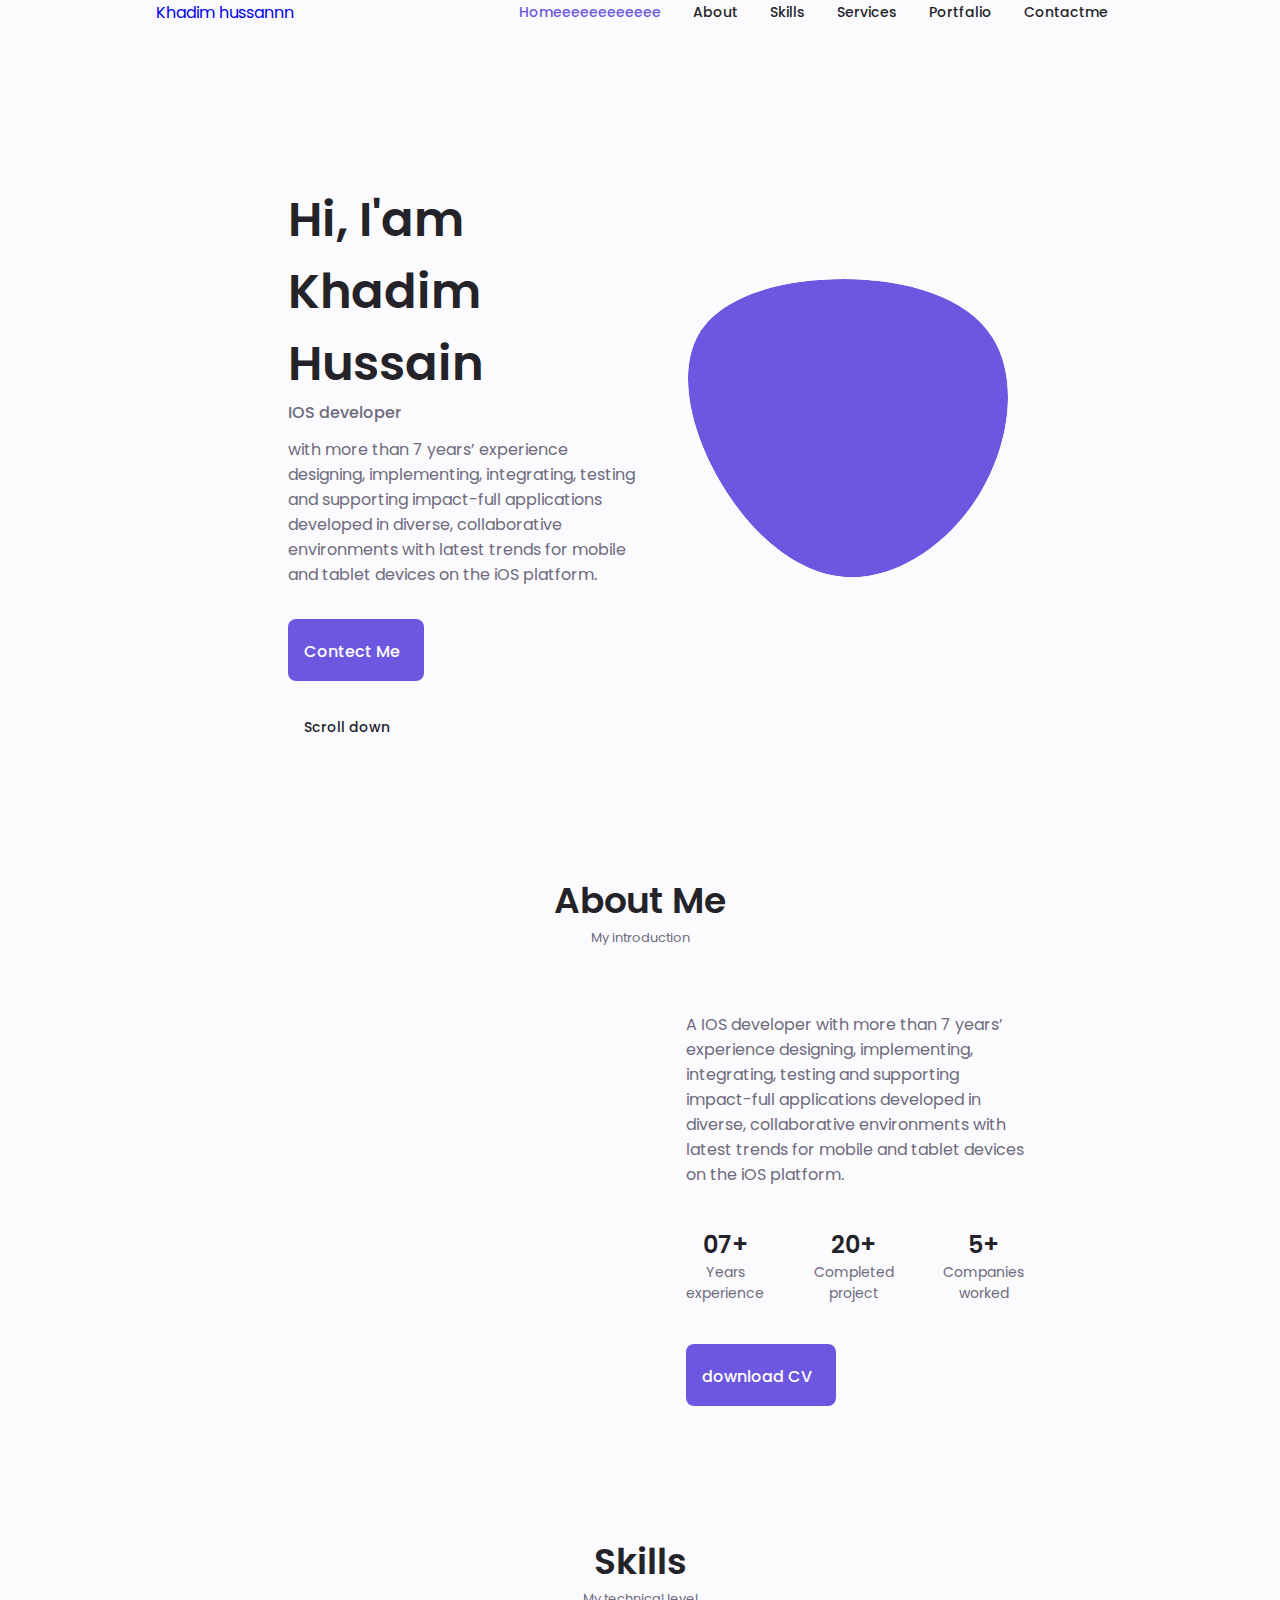
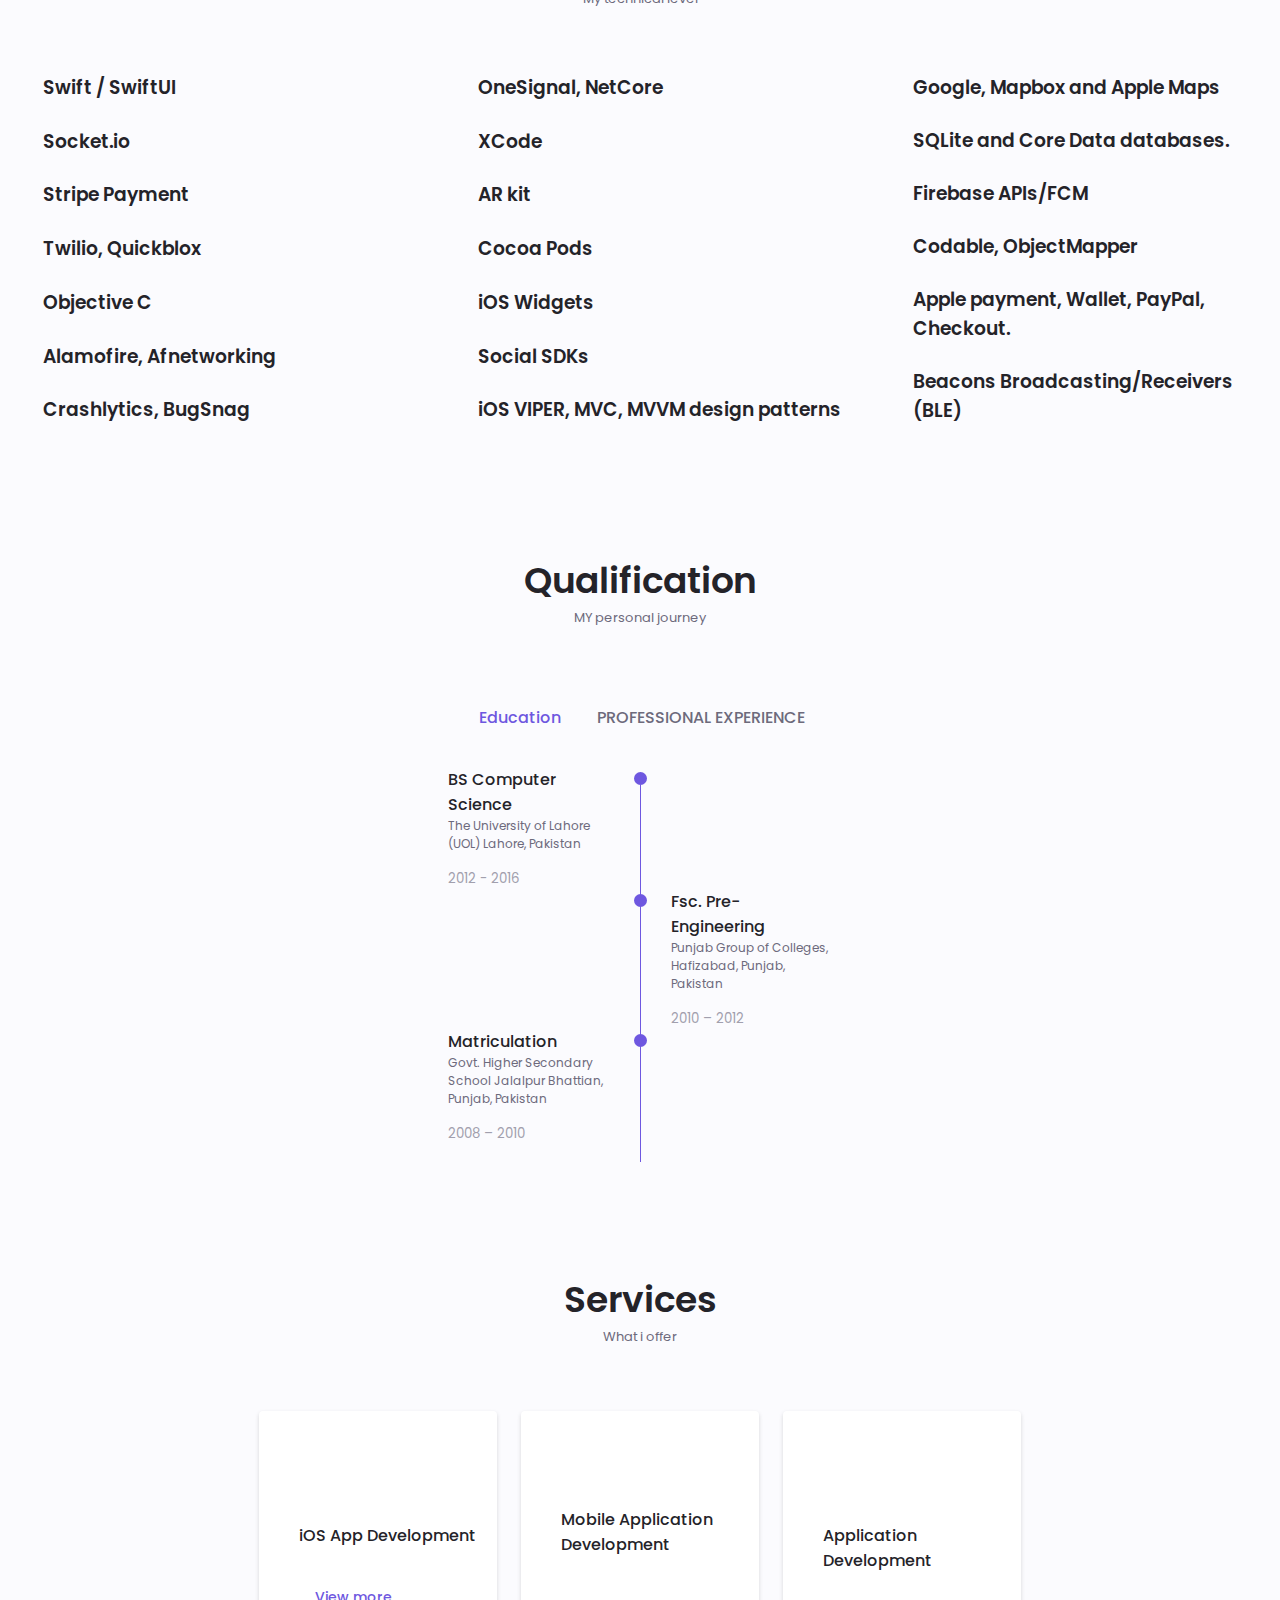
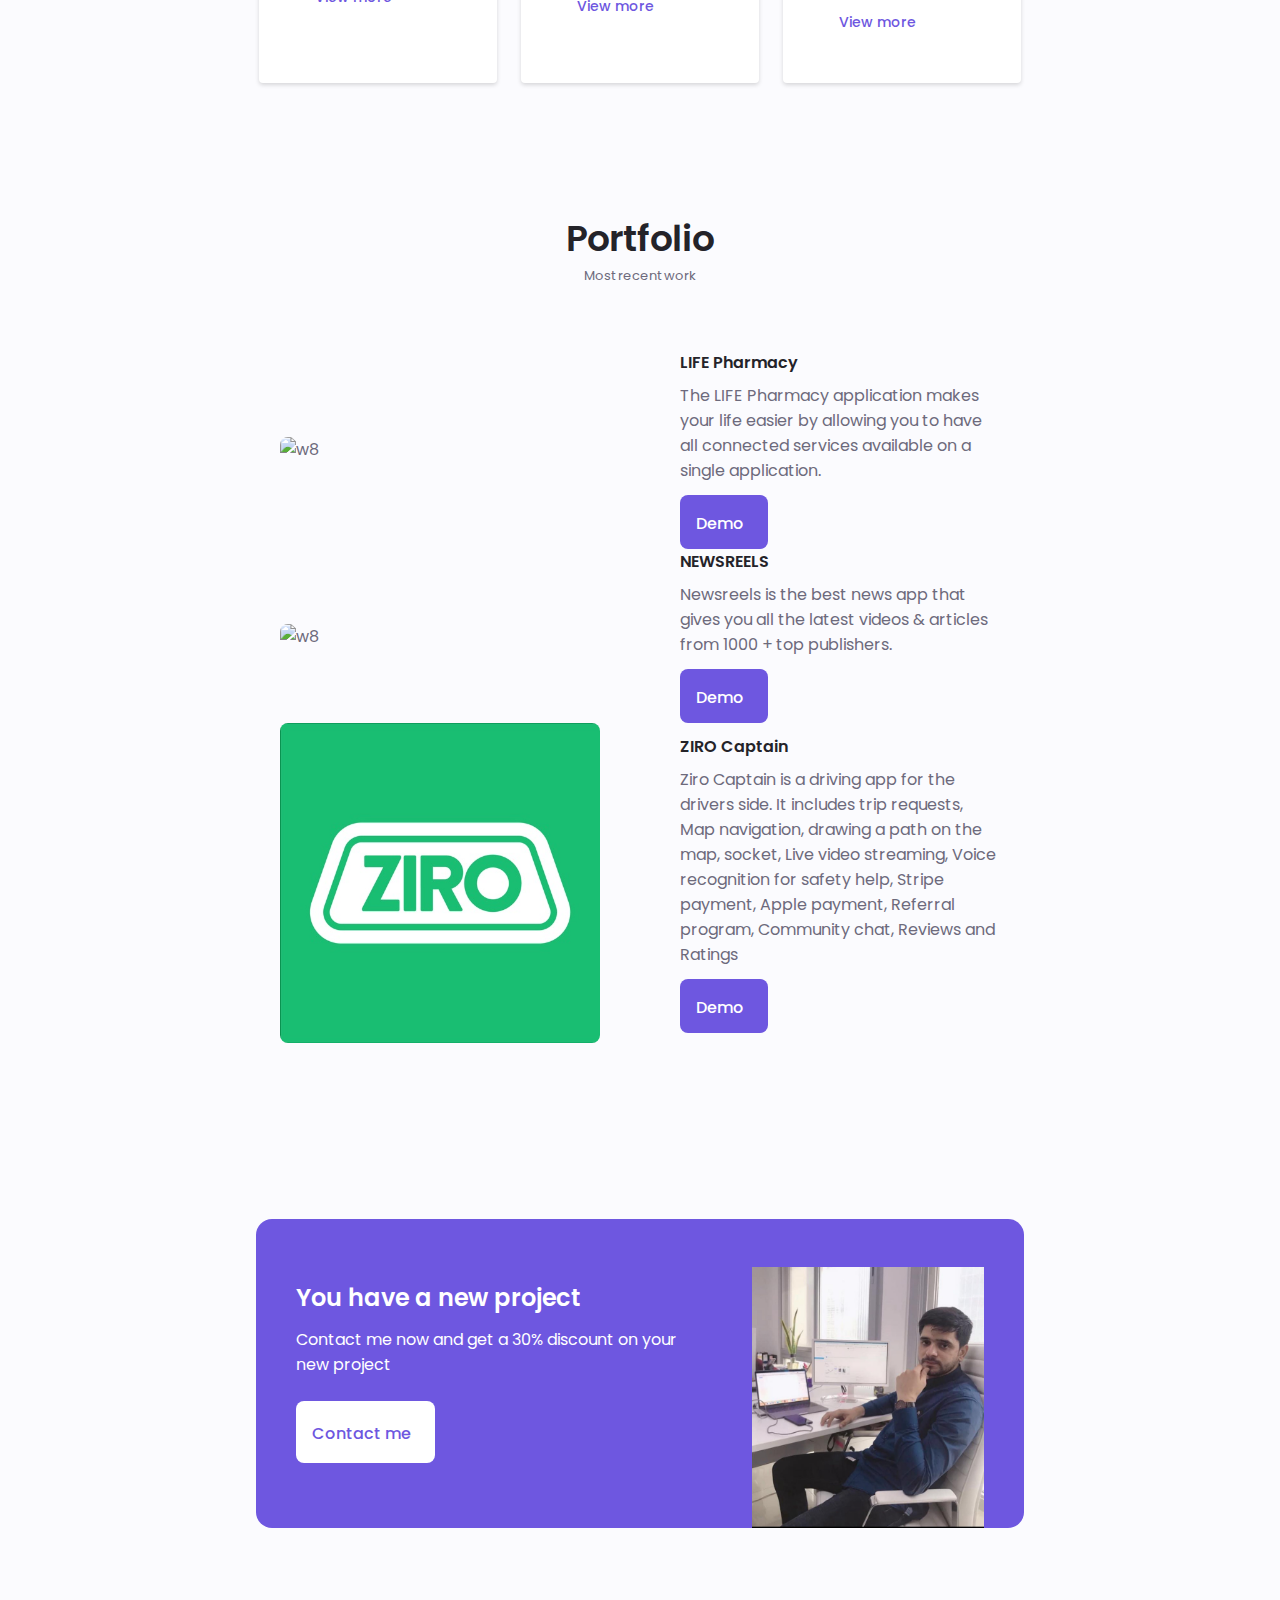
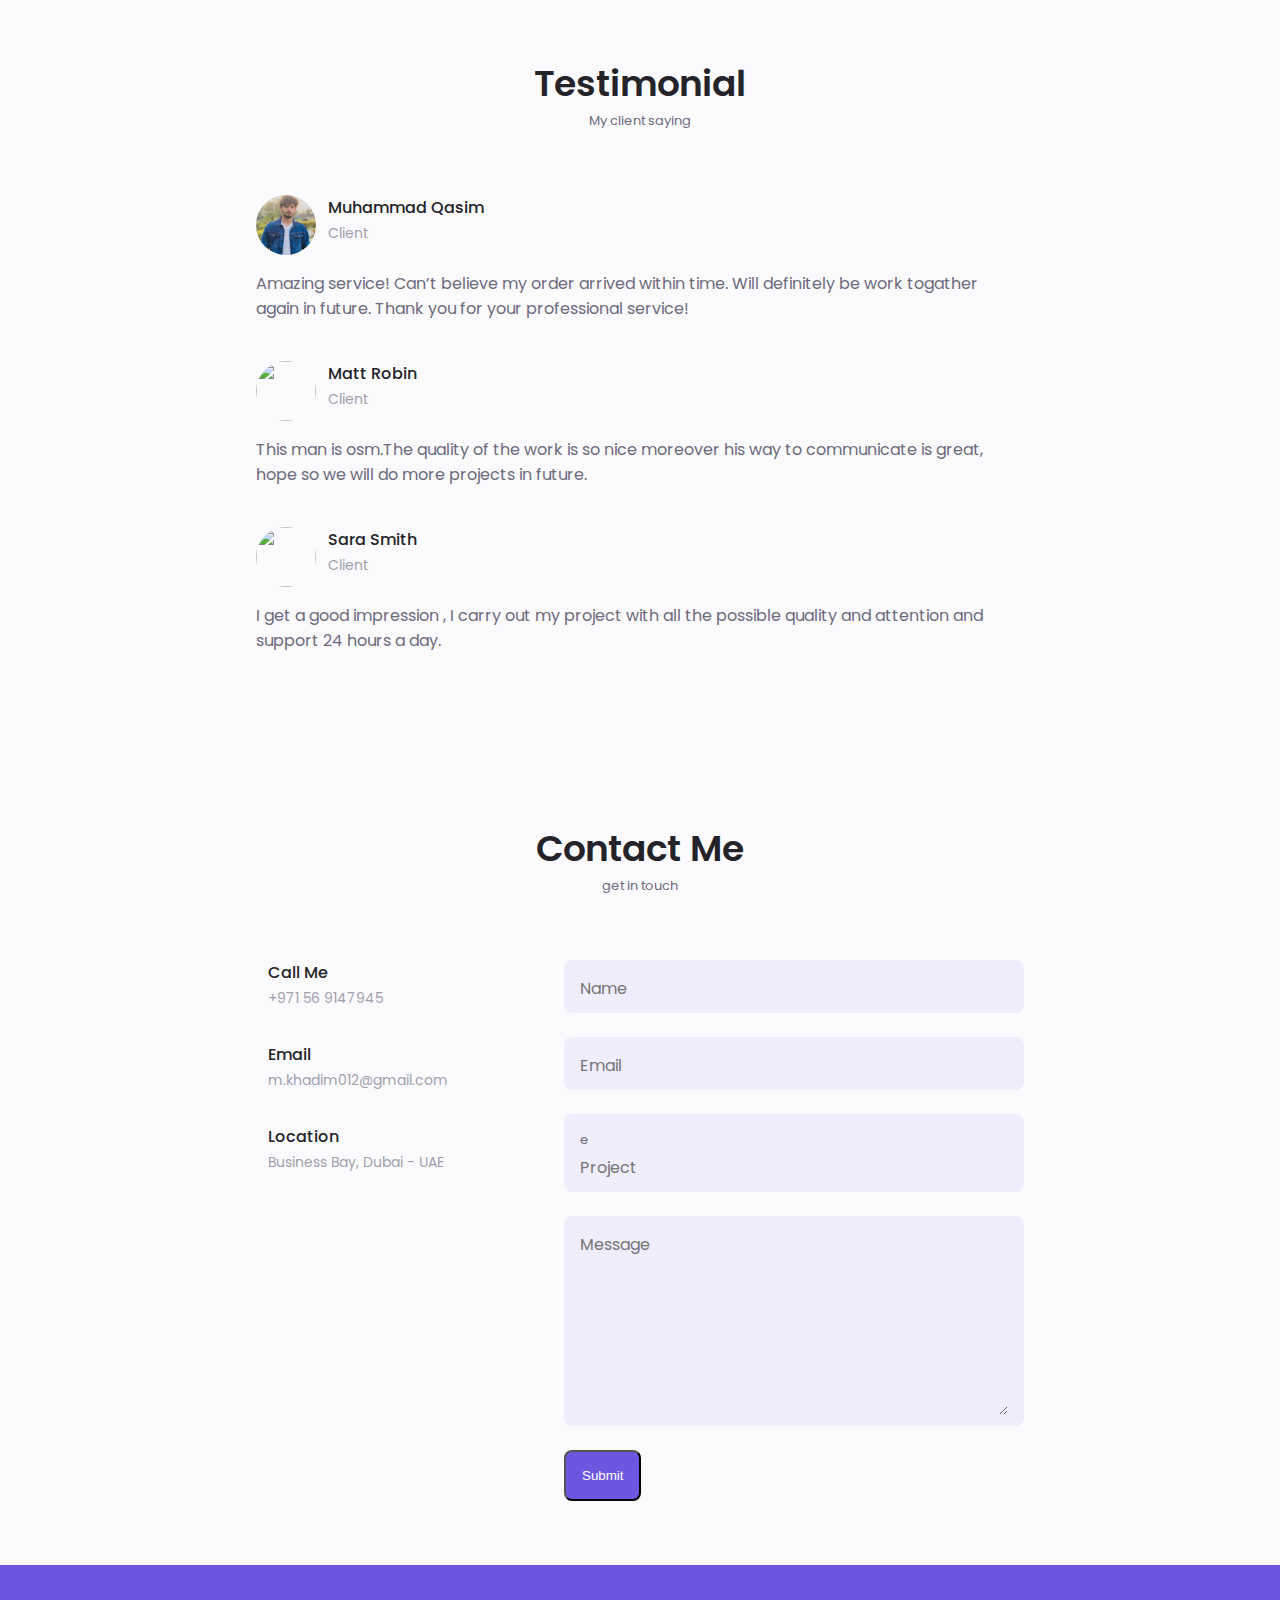
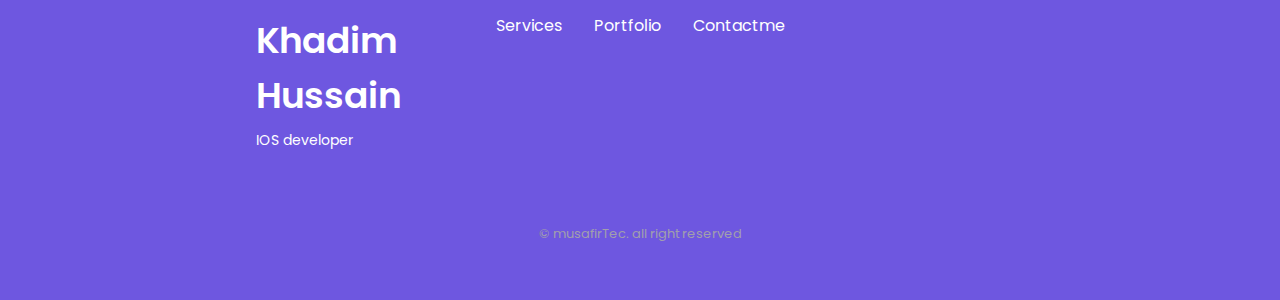
==== commit c80a0acc: "Add new feature for user login" ====
--- a/khadim's portfolio/index.html
+++ b/khadim's portfolio/index.html
@@ -25,13 +25,13 @@
     <!-- HEADER -->
 <header class="header" id="header">
     <nav class="nav container">
-        <a href="#" class="nev__logo">Khadim Hussain </a>
+        <a href="#" class="nev__logo">Khadim hussannn </a>
         <div class="nav__menu" id="nav-menu">
             <ul class="nav__list grid">
 
                 <li class="nav__item">
                     <a href="#home" class="nav__link active-link">
-                        <i class="uil uil-estate nav__icon"></i>Home
+                        <i class="uil uil-estate nav__icon"></i>Homeeeeeeeeeeee
                     </a>
                 </li>
                 <li class="nav__item">
